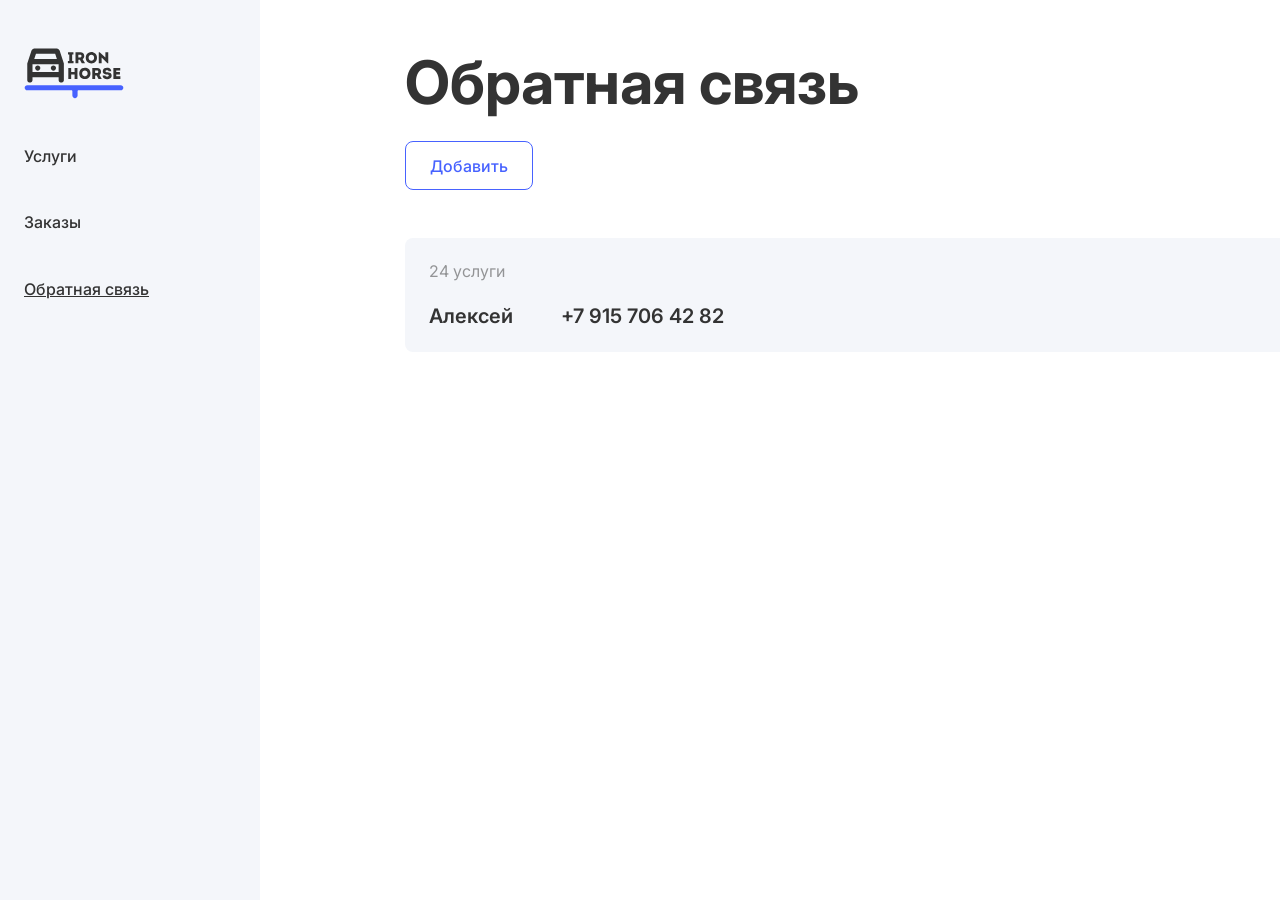
==== admin.feedbacks.html @ b05e3539 "admin panel" ====
<!DOCTYPE html>
<html lang='ru'>
<head>
  <meta charset='UTF-8'>
  <meta http-equiv='X-UA-Compatible' content='IE=edge'>
  <meta name='viewport' content='width=device-width, initial-scale=1.0'>
  <title>Обратная связь</title>

  <link rel='stylesheet' href='./assets/css/normalize.css'>
  <link rel='stylesheet' href='./assets/css/index.css'>
  <link rel='stylesheet' href='./assets/css/admin.css'>
  <link rel='shortcut icon' href='./assets/icons/general/ic_favicon.svg' type='image/x-icon'>
</head>
<body class='admin'>
  <aside class='sidebar'>
    <img src="./assets/icons/general/ic_logo.svg" class='sidebar__logo' />

    <nav class='sidebar__nav'>
      <ul class='sidebar__nav-list'>
        <li class='sidebar__nav-item'>
          <a href="./admin.services.html">Услуги</a>
        </li>
        <li class='sidebar__nav-item'>
          <a href="./admin.orders.html">Заказы</a>
        </li>
        <li class='sidebar__nav-item sidebar__nav-item_active'>
          <a href="./admin.feedbacks.html">Обратная связь</a>
        </li>
      </ul>
    </nav>
  </aside>
  <main class='admin__main'>
    <div class='admin__wrapper'>
      <div class='admin_top'>
        <h1 class='admin__title'>Обратная связь</h1>
        <button class='button button_active'>Добавить</button>
      </div>
      <ul class='admin__list'>
        <li class='admin__item'>
          <div class='admin__item_left'>
            <span class='admin__item-muted'>24 услуги</span>
            <div class='admin__item-info'>
              <p>Алексей</p>
              <p>+7 915 706 42 82</p>
            </div>
          </div>
          <div class='admin__item_right'>
            <button class='button button_active admin-button'>
              <img src="./assets/icons/admin/ic_trash.svg" />
            </button>
          </div>
        </li>
      </ul>
    </div>
  </main>
</body>
</html>
---- assets/css/index.css ----
@import url('https://fonts.googleapis.com/css2?family=Inter:wght@400;500;600;700&display=swap');

:root {
  --dark: #333;
  --light: #F4F6FA;
  --blue: #4762FF;
  --grey: #939496;

  --b-rad: 8px;
}

body {
  display: flex;
  flex-direction: column;
  min-height: 100vh;
}
main {
  display: flex;
  flex-direction: column;
  flex: 1 1 auto;
  padding-top: 72px;
}

.wrapper {
  max-width: 1110px;
  width: 100%;

  margin: 0 auto;
}
.button {
  padding: 14.5px 24px;
  
  background-color: var(--blue);
  color: white;
  border-radius: var(--b-rad);
  cursor: pointer;
  
  font-weight: 500;
  font-size: 16px;

  transition: opacity .15s ease-in-out;
}
.button:hover {
  opacity: .6;
}
.button:active {
  opacity: .8;
}
.button_active {
  background-color: transparent;
  color: var(--blue);
  border: 1px solid var(--blue);
}
.input {
  width: 100%;

  padding: 14px 24px 15px 24px;
  
  background-color: var(--light);
  border-radius: var(--b-rad);

  font-size: 16px;
}
.input:focus {
  outline: 1px solid var(--dark);
}
.input_active {
  outline: 1px solid #939496;
}
.link {
  color: var(--blue);
  text-decoration: underline;
}
.link:hover {
  opacity: .6;
}
.title {
  font-weight: bold;
  font-size: 40px;
}
.subtitle {
  font-size: 18px;
}

.header {
  position: fixed;
  top: 0;
  width: 100%;
  background-color: #fff;
}
.header__wrapper {
  display: flex;
  align-items: center;
  justify-content: space-between;

  height: 72px;

  border-bottom: 1px solid var(--light);
}
.header__logo {
  display: block;
}
.header__nav-list {
  display: flex;
  align-items: center;
  gap: 45px;
}
.header__nav-item a {
  font-weight: 500;
  transition: opacity .15s ease-in-out;
}
.header__nav-item a:hover {
  opacity: .6;
}

.footer {
  display: flex;
  flex-direction: column;
}
.footer_top {
  display: flex;
}
.footer__img {
  width: 50%;
}
.footer__img img {
  width: 100%;
  height: 100%;
}
.footer__form {
  display: flex;
  flex-direction: column;

  padding: 96px 0 0 86px;
}
.footer__form-title {
  font-weight: bold;
  font-size: 40px;
}
.footer__form-subtitle {
  font-size: 18px;
  margin-top: 24px;
}
.footer__form-textfields {
  display: flex;
  flex-direction: column;
  gap: 24px;

  max-width: 470px;;

  margin-top: 48px;
}
.footer__form-btn {
  margin-top: 48px;
  width: 100%;
}
.footer_bottom {
  padding: 48px 0;
  background-color: var(--dark);
}
.footer__wrapper {
  display: flex;
}
.footer_right,
.footer_left {
  width: 50%;
}
.footer_left {
  display: flex;
  flex-direction: column;
  gap: 50px;

  width: 50%;
}
.footer__nav {
  display: flex;
  justify-content: space-between;
  align-items: flex-start;
  gap: 10px;

}
.footer__nav_left,
.footer__nav_right {
  display: flex;
  flex-direction: column;
}
.footer__nav-title {
  color: white;
  font-weight: 500;
  font-size: 20px;
}
.footer__nav-list {
  display: flex;
  flex-direction: column;
  gap: 12px;
  margin-top: 25px;
}
.footer__nav-item a,
.footer__nav-item p {
  color: white;
}
.footer__nav-address {
  display: flex;
  align-items: center;
  gap: 5px;
}
.footer__copyrights {
  color: white;
  font-size: 12px;
}
.footer_right {
  display: flex;
  justify-content: flex-end;
}
.footer__logo {
  display: block;
}
---- assets/css/admin.css ----
.admin {
  flex-direction: row;
  min-height: 100vh;
}
.admin__main {
  padding: 0;
}
.sidebar {
  display: flex;
  flex-direction: column;
  gap: 48px;

  width: 260px;

  padding: 48px 24px;

  background-color: var(--light);
}
.sidebar__logo {
  width: 100px;
  height: 51px;
}
.sidebar__nav-list {
  display: flex;
  flex-direction: column;
  gap: 48px;
}
.sidebar__nav-item a {
  font-weight: 500;
  color: var(--dark);
}
.sidebar__nav-item_active a {
  text-decoration: underline;
}

.admin__wrapper {
  display: flex;
  flex-direction: column;
  align-items: flex-start;
  gap: 48px;

  margin: 48px 0 0 145px;

  max-width: 1110px;
  width: 100%;
}
.admin_top {
  display: flex;
  flex-direction: column;
  align-items: flex-start;
  gap: 24px;
}
.admin__title {
  font-size: 60px;
}
.admin__list {
  display: flex;
  flex-direction: column;
  gap: 24px;

  width: 100%;
}
.admin__item {
  display: flex;
  justify-content: space-between;
  align-items: center;
  gap: 12px;

  width: 100%;

  padding: 24px;

  background-color: var(--light);
  border-radius: var(--b-rad);
}
.admin__item-link:hover {
  opacity: .6;
}
.admin__item_left {
  display: flex;
  flex-direction: column;
  gap: 24px;

  width: 100%;
}
.admin__item-muted {
  color: #939496;
}
.admin__item-info {
  display: flex;
  align-items: center;
  gap: 48px;
}
.admin__item-info p {
  font-size: 20px;
  font-weight: 600;
}
.admin-button {
  display: flex;
  align-items: center;
  justify-content: center;
  width: 68px;
  height: 48px;
}

.admin__order {
  flex-direction: column;
  gap: 48px;
}
.admin__order-item {
  display: flex;
  align-items: center;
  justify-content: space-between;

  width: 100%;
}
.order__list {
  display: flex;
  flex-direction: column;
  gap: 24px;
  width: 100%;
}
.order__item {
  display: flex;
  flex-direction: column;
  gap: 24px;
}
.order__item-title {
  font-size: 20px;
  font-weight: 600;
  color: var(--grey)
}
.order__price-list {
  display: flex;
  flex-direction: column;
  gap: 24px;
}
.order__price-item {
  display: flex;
  align-items: flex-end;
  gap: 10px;
  width: 100%;
}
.order__price-title,
.order__price-value {
  font-weight: 500;
  white-space: nowrap;
}
.order__price-line {
  width: 100%;
  border-bottom: 1px dashed var(--grey);
}
.order__sum {
  margin-top: 24px;
}

.edit {
  display: flex;
  flex-direction: column;
  gap: 48px;

  max-width: 470px;
  width: 100%;
}
.edit__textfields {
  display: flex;
  flex-direction: column;
  gap: 24px;

  width: 100%;
}
.edit__btns {
  display: flex;
  flex-direction: column;
  gap: 24px;
  width: 100%;
}
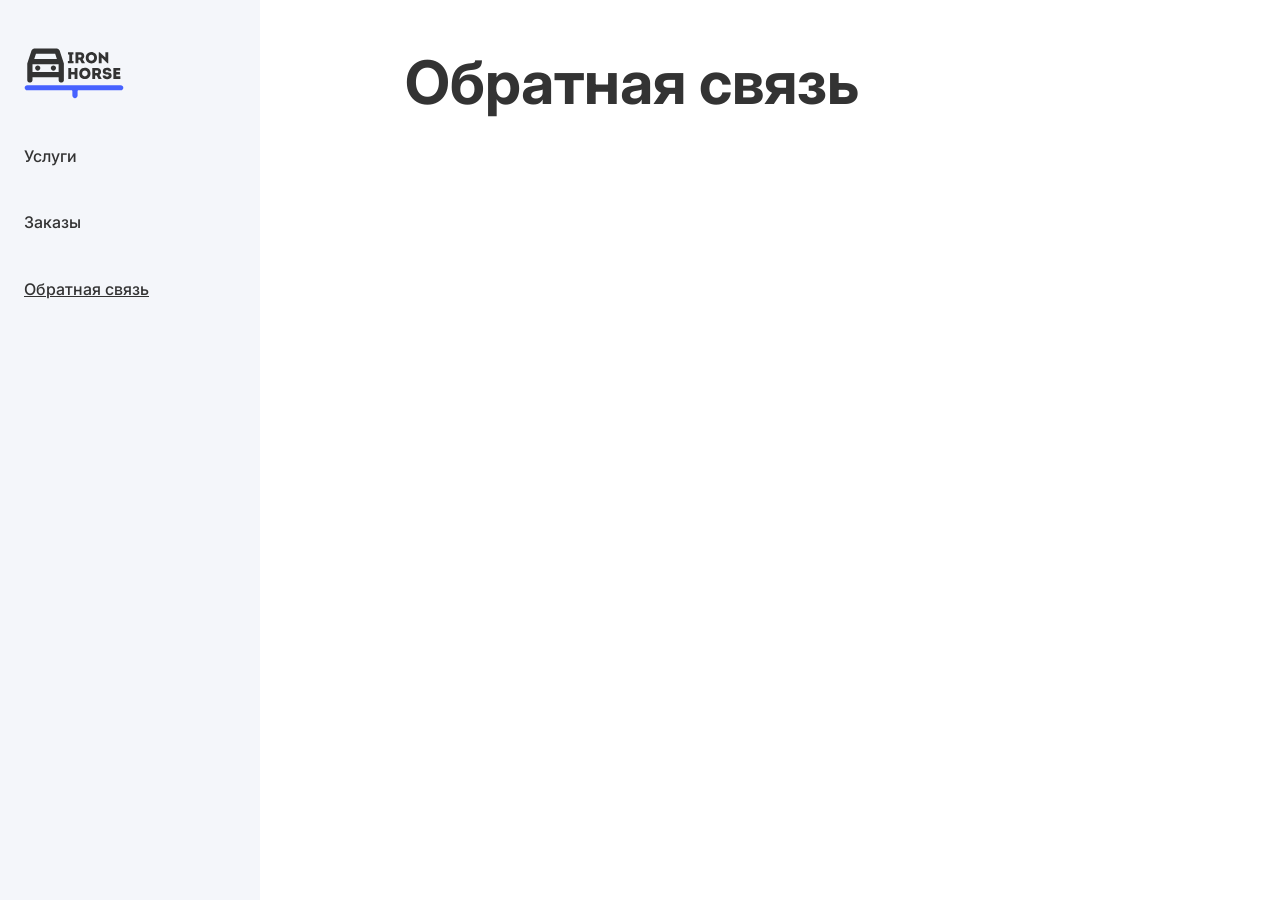
==== commit 69fd0ab8: "orders get and delete" ====
--- a/admin.feedbacks.html
+++ b/admin.feedbacks.html
@@ -33,25 +33,12 @@
     <div class='admin__wrapper'>
       <div class='admin_top'>
         <h1 class='admin__title'>Обратная связь</h1>
-        <button class='button button_active'>Добавить</button>
       </div>
       <ul class='admin__list'>
-        <li class='admin__item'>
-          <div class='admin__item_left'>
-            <span class='admin__item-muted'>24 услуги</span>
-            <div class='admin__item-info'>
-              <p>Алексей</p>
-              <p>+7 915 706 42 82</p>
-            </div>
-          </div>
-          <div class='admin__item_right'>
-            <button class='button button_active admin-button'>
-              <img src="./assets/icons/admin/ic_trash.svg" />
-            </button>
-          </div>
-        </li>
       </ul>
     </div>
   </main>
+
+  <script src="./assets/js/admin.feedbacks.js"></script>
 </body>
 </html>
--- a/assets/css/index.css
+++ b/assets/css/index.css
@@ -5,6 +5,7 @@
   --light: #F4F6FA;
   --blue: #4762FF;
   --grey: #939496;
+  --unvalid: #FF5050;
 
   --b-rad: 8px;
 }
@@ -18,6 +19,7 @@
   display: flex;
   flex-direction: column;
   flex: 1 1 auto;
+  min-height: 800px;
   padding-top: 72px;
 }
 
@@ -53,13 +55,22 @@
 }
 .input {
   width: 100%;
-
+  
   padding: 14px 24px 15px 24px;
   
   background-color: var(--light);
   border-radius: var(--b-rad);
-
+  
   font-size: 16px;
+}
+.input:focus::placeholder {
+  color: #8B8C8D;
+}
+.input_unvalid {
+  outline: 1px solid var(--unvalid);
+}
+.input_unvalid::placeholder {
+  color: var(--unvalid);
 }
 .input:focus {
   outline: 1px solid var(--dark);
@@ -84,6 +95,7 @@
 
 .header {
   position: fixed;
+  z-index: 10;
   top: 0;
   width: 100%;
   background-color: #fff;
@@ -133,6 +145,20 @@
 
   padding: 96px 0 0 86px;
 }
+.footer__form_sended {
+  display: flex;
+  flex-direction: column;
+  gap: 24px;
+  
+  max-width: 320px;
+}
+.footer__form_sended span {
+  font-size: 40px;
+  font-weight: bold;
+}
+.footer__form_sended p {
+  font-size: 18px;
+}
 .footer__form-title {
   font-weight: bold;
   font-size: 40px;
--- a/assets/css/admin.css
+++ b/assets/css/admin.css
@@ -39,7 +39,7 @@
   align-items: flex-start;
   gap: 48px;
 
-  margin: 48px 0 0 145px;
+  margin: 48px 0 100px 145px;
 
   max-width: 1110px;
   width: 100%;
@@ -174,4 +174,30 @@
   flex-direction: column;
   gap: 24px;
   width: 100%;
+}
+.edit__img-edit {
+  display: flex;
+  flex-direction: column;
+  gap: 24px;
+}
+.edit__img-container {
+  max-width: 350px;
+  width: 100%;
+  max-height: 225px;
+  height: 100%;
+}
+.edit__img-container img {
+  width: 100%;
+  height: auto;
+
+  color: var(--grey);
+  border-radius: var(--b-rad);
+
+  font-size: 18px;
+}
+.edit__img-upload {
+  display: none;
+}
+.link {
+  cursor: pointer;
 }
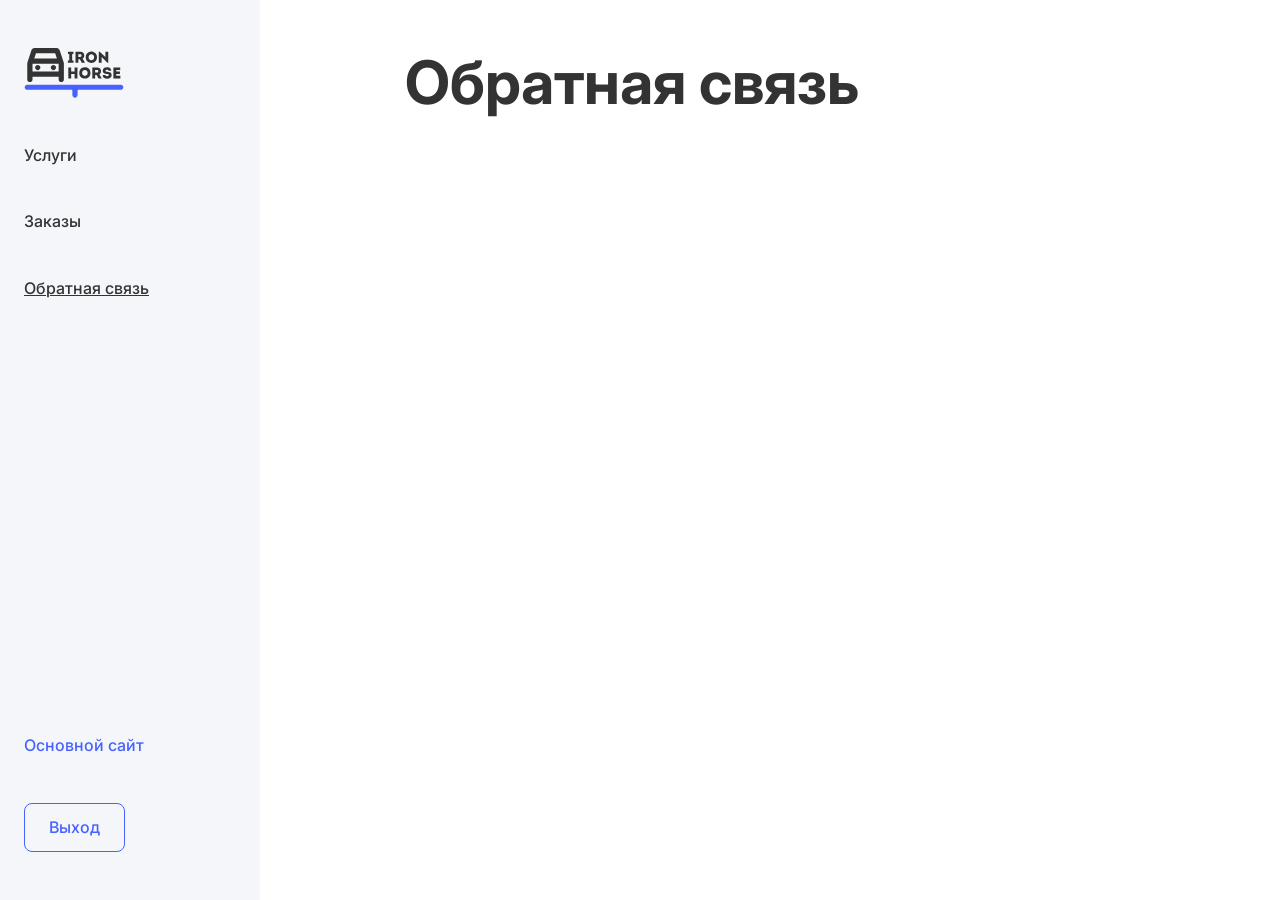
==== commit e619631c: "authorization" ====
--- a/admin.feedbacks.html
+++ b/admin.feedbacks.html
@@ -10,6 +10,7 @@
   <link rel='stylesheet' href='./assets/css/index.css'>
   <link rel='stylesheet' href='./assets/css/admin.css'>
   <link rel='shortcut icon' href='./assets/icons/general/ic_favicon.svg' type='image/x-icon'>
+  <script src="./assets/js/admin.auth.js"></script>
 </head>
 <body class='admin'>
   <aside class='sidebar'>
@@ -25,6 +26,12 @@
         </li>
         <li class='sidebar__nav-item sidebar__nav-item_active'>
           <a href="./admin.feedbacks.html">Обратная связь</a>
+        </li>
+        <li class='sidebar__nav-item sidebar__nav-item_bottom'>
+          <a href="./index.html" target='_blank'>Основной сайт</a>
+        </li>
+        <li class='sidebar__nav-item'>
+          <button class='button button_active'>Выход</button>
         </li>
       </ul>
     </nav>
--- a/assets/css/admin.css
+++ b/assets/css/admin.css
@@ -1,6 +1,7 @@
 .admin {
   flex-direction: row;
   min-height: 100vh;
+  position: relative; 
 }
 .admin__main {
   padding: 0;
@@ -10,7 +11,12 @@
   flex-direction: column;
   gap: 48px;
 
+  position: sticky;
+  top: 0;
+  left: 0;
+
   width: 260px;
+  max-height: 100vh;
 
   padding: 48px 24px;
 
@@ -20,10 +26,15 @@
   width: 100px;
   height: 51px;
 }
+.sidebar__nav {
+  height: 100%;
+}
 .sidebar__nav-list {
   display: flex;
   flex-direction: column;
   gap: 48px;
+
+  height: 100%;
 }
 .sidebar__nav-item a {
   font-weight: 500;
@@ -31,6 +42,12 @@
 }
 .sidebar__nav-item_active a {
   text-decoration: underline;
+}
+.sidebar__nav-item_bottom {
+  margin-top: auto;
+}
+.sidebar__nav-item_bottom a {
+  color: var(--blue);
 }
 
 .admin__wrapper {
@@ -187,8 +204,12 @@
   height: 100%;
 }
 .edit__img-container img {
-  width: 100%;
-  height: auto;
+  max-width: 350px;
+  max-height: 225px;
+  width: 100%;
+  height: 100%;
+  
+  object-fit: cover;
 
   color: var(--grey);
   border-radius: var(--b-rad);
@@ -200,4 +221,29 @@
 }
 .link {
   cursor: pointer;
+}
+.textarea {
+  max-width: 470px;
+  min-width: 470px;
+  max-height: 250px;
+  min-height: 250px;
+  
+  padding: 14px 24px 15px 24px;
+  
+  background-color: var(--light);
+  border-radius: var(--b-rad);
+  
+  font-size: 16px;
+}
+.textarea:focus::placeholder {
+  color: #8B8C8D;
+}
+.textarea_unvalid::placeholder {
+  color: var(--unvalid);
+}
+.textarea:focus {
+  outline: 1px solid var(--dark);
+}
+.textarea_active {
+  outline: 1px solid #939496;
 }
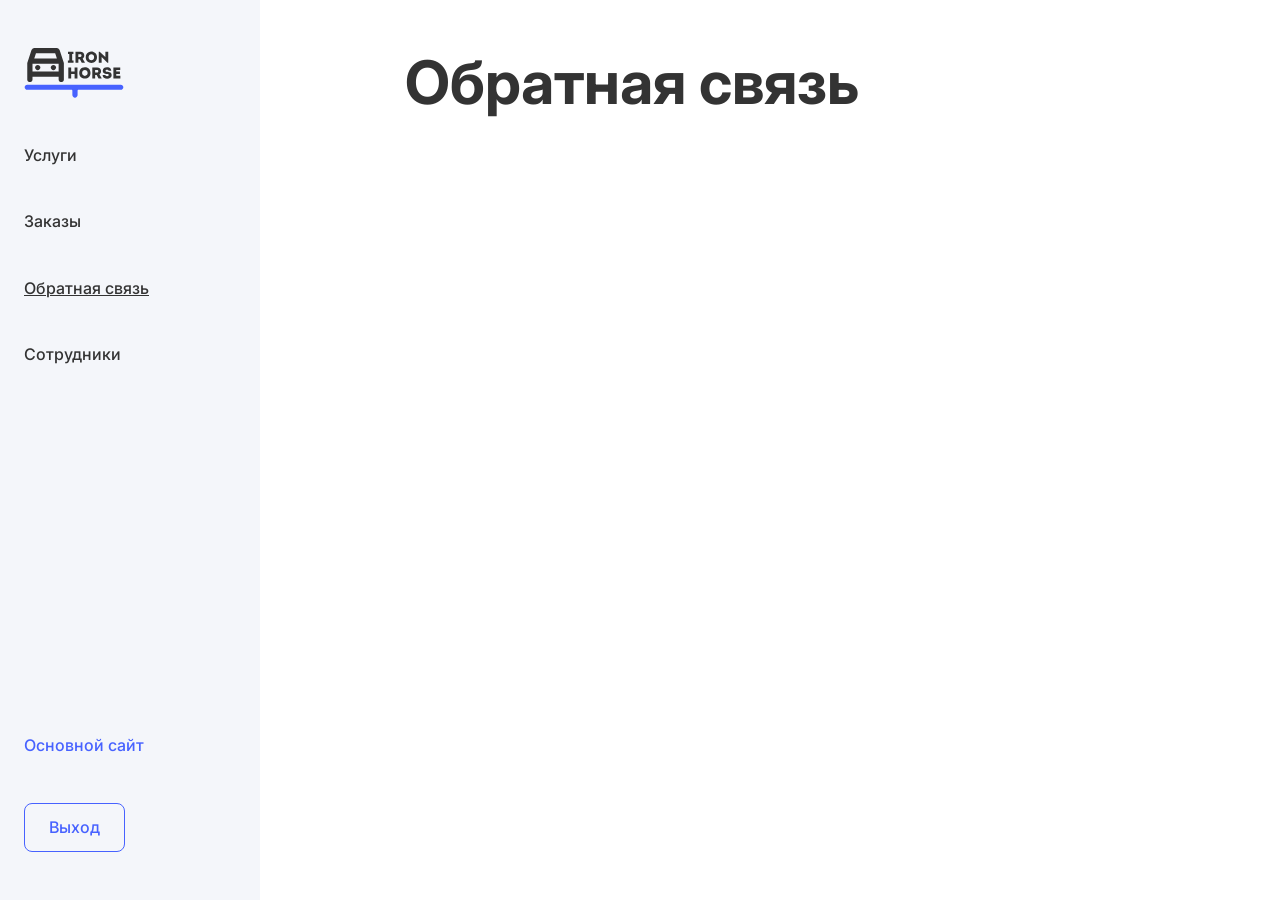
==== commit e0b03a25: "add employee" ====
--- a/admin.feedbacks.html
+++ b/admin.feedbacks.html
@@ -27,6 +27,9 @@
         <li class='sidebar__nav-item sidebar__nav-item_active'>
           <a href="./admin.feedbacks.html">Обратная связь</a>
         </li>
+        <li class='sidebar__nav-item'>
+          <a href="./admin.employee.html">Сотрудники</a>
+        </li>
         <li class='sidebar__nav-item sidebar__nav-item_bottom'>
           <a href="./index.html" target='_blank'>Основной сайт</a>
         </li>
--- a/assets/css/admin.css
+++ b/assets/css/admin.css
@@ -169,6 +169,14 @@
 }
 .order__sum {
   margin-top: 24px;
+}
+.order__employee {
+  justify-content: space-between;
+}
+.order__employee p,
+.order__employee span {
+  color: var(--grey);
+  font-size: 14px;
 }
 
 .edit {
